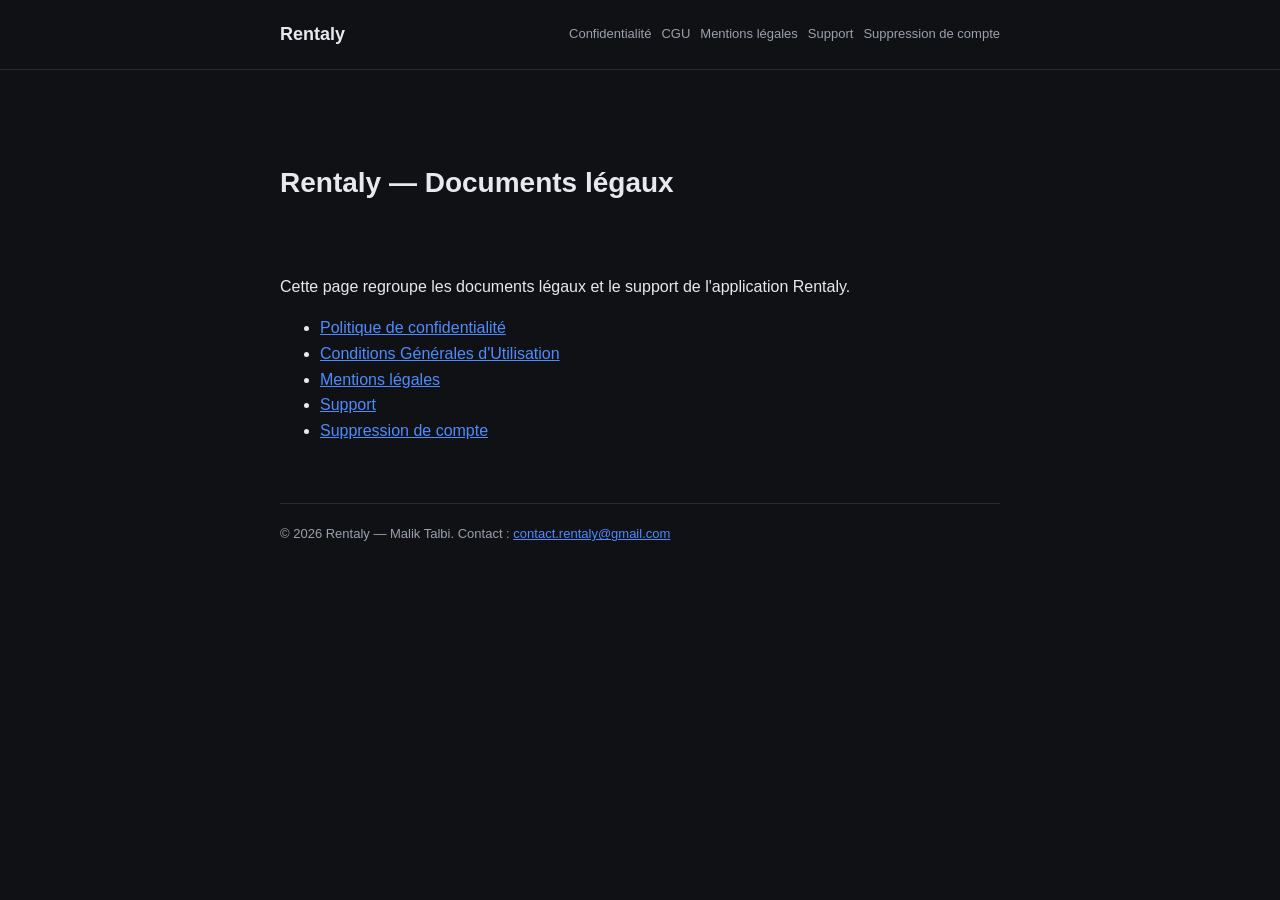
==== index.html @ a02550df "Premiers fichiers - pages légales Rentaly" ====
<!DOCTYPE html>
<html lang="fr">
<head>
<meta charset="UTF-8">
<meta name="viewport" content="width=device-width, initial-scale=1.0">
<title>Accueil — Rentaly</title>
<link rel="stylesheet" href="/style.css">
</head>
<body>
<header class="site">
  <div class="wrap">
    <a class="brand" href="/">Rentaly</a>
    
    <nav class="legal-nav">
      <a href="/confidentialite/">Confidentialité</a>
      <a href="/conditions-utilisation/">CGU</a>
      <a href="/mentions-legales/">Mentions légales</a>
      <a href="/support/">Support</a>
      <a href="/suppression-compte/">Suppression de compte</a>
    </nav>

  </div>
</header>
<main class="wrap">
  <h1>Rentaly — Documents légaux</h1>
  <p class="updated">&nbsp;</p>
  <p>Cette page regroupe les documents légaux et le support de l'application Rentaly.</p>
  <ul>
    <li><a href="/confidentialite/">Politique de confidentialité</a></li>
    <li><a href="/conditions-utilisation/">Conditions Générales d'Utilisation</a></li>
    <li><a href="/mentions-legales/">Mentions légales</a></li>
    <li><a href="/support/">Support</a></li>
    <li><a href="/suppression-compte/">Suppression de compte</a></li>
  </ul>

  <footer class="site">
    &copy; 2026 Rentaly — Malik Talbi. Contact : <a href="mailto:contact.rentaly@gmail.com">contact.rentaly@gmail.com</a>
  </footer>
</main>
</body>
</html>
---- style.css ----
:root {
  --bg: #0f1115;
  --card: #171a21;
  --text: #e7e9ee;
  --muted: #9aa1ac;
  --accent: #4f8cff;
  --border: #262a33;
}

* { box-sizing: border-box; }

body {
  margin: 0;
  font-family: -apple-system, BlinkMacSystemFont, "Segoe UI", Roboto, Helvetica, Arial, sans-serif;
  background: var(--bg);
  color: var(--text);
  line-height: 1.6;
}

.wrap {
  max-width: 760px;
  margin: 0 auto;
  padding: 48px 20px 80px;
}

header.site {
  border-bottom: 1px solid var(--border);
  padding: 20px 0;
  margin-bottom: 24px;
}

header.site .wrap {
  padding: 0 20px;
  display: flex;
  align-items: center;
  justify-content: space-between;
}

header.site a.brand {
  color: var(--text);
  text-decoration: none;
  font-weight: 700;
  font-size: 18px;
}

nav.legal-nav {
  display: flex;
  flex-wrap: wrap;
  gap: 10px;
  font-size: 13px;
}

nav.legal-nav a {
  color: var(--muted);
  text-decoration: none;
}

nav.legal-nav a:hover {
  color: var(--accent);
}

h1 {
  font-size: 28px;
  margin-bottom: 4px;
}

h2 {
  font-size: 19px;
  margin-top: 36px;
  border-bottom: 1px solid var(--border);
  padding-bottom: 8px;
}

.updated {
  color: var(--muted);
  font-size: 14px;
  margin-bottom: 32px;
}

a { color: var(--accent); }

table {
  width: 100%;
  border-collapse: collapse;
  margin: 16px 0;
  font-size: 14px;
}

th, td {
  border: 1px solid var(--border);
  padding: 8px 12px;
  text-align: left;
}

th {
  background: var(--card);
}

.card {
  background: var(--card);
  border: 1px solid var(--border);
  border-radius: 10px;
  padding: 16px 20px;
  margin: 20px 0;
}

footer.site {
  margin-top: 60px;
  padding-top: 20px;
  border-top: 1px solid var(--border);
  color: var(--muted);
  font-size: 13px;
}
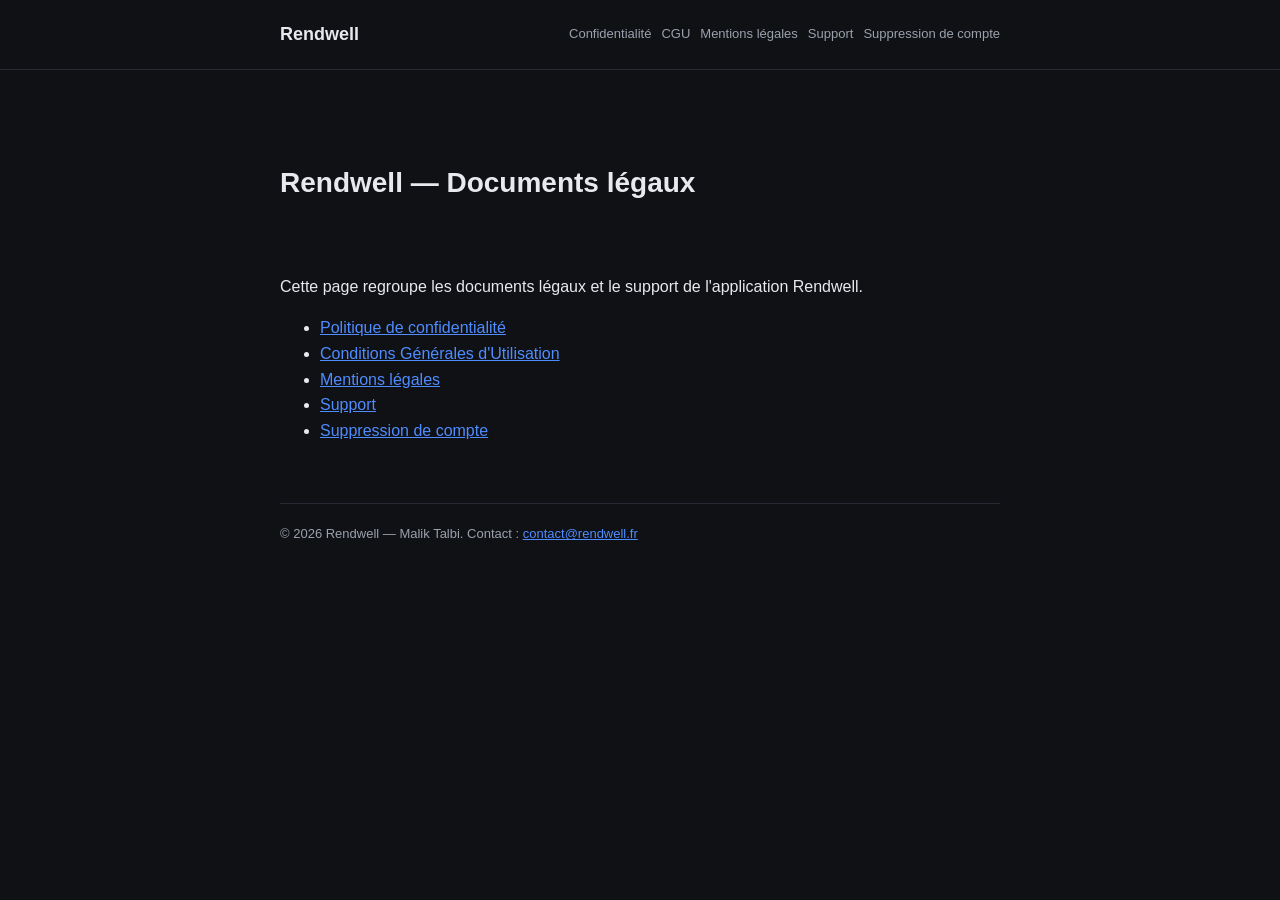
==== commit 96cd8080: "Renomme Rentaly en Rendwell et met à jour l'adresse de contact sur tout le site Co-Authored-By: Clau" ====
--- a/index.html
+++ b/index.html
@@ -3,13 +3,13 @@
 <head>
 <meta charset="UTF-8">
 <meta name="viewport" content="width=device-width, initial-scale=1.0">
-<title>Accueil — Rentaly</title>
+<title>Accueil — Rendwell</title>
 <link rel="stylesheet" href="/style.css">
 </head>
 <body>
 <header class="site">
   <div class="wrap">
-    <a class="brand" href="/">Rentaly</a>
+    <a class="brand" href="/">Rendwell</a>
     
     <nav class="legal-nav">
       <a href="/confidentialite/">Confidentialité</a>
@@ -22,9 +22,9 @@
   </div>
 </header>
 <main class="wrap">
-  <h1>Rentaly — Documents légaux</h1>
+  <h1>Rendwell — Documents légaux</h1>
   <p class="updated">&nbsp;</p>
-  <p>Cette page regroupe les documents légaux et le support de l'application Rentaly.</p>
+  <p>Cette page regroupe les documents légaux et le support de l'application Rendwell.</p>
   <ul>
     <li><a href="/confidentialite/">Politique de confidentialité</a></li>
     <li><a href="/conditions-utilisation/">Conditions Générales d'Utilisation</a></li>
@@ -34,7 +34,7 @@
   </ul>
 
   <footer class="site">
-    &copy; 2026 Rentaly — Malik Talbi. Contact : <a href="mailto:contact.rentaly@gmail.com">contact.rentaly@gmail.com</a>
+    &copy; 2026 Rendwell — Malik Talbi. Contact : <a href="mailto:contact@rendwell.fr">contact@rendwell.fr</a>
   </footer>
 </main>
 </body>
--- a/style.css
+++ b/style.css
@@ -111,3 +111,59 @@
   color: var(--muted);
   font-size: 13px;
 }
+
+.field {
+  margin-bottom: 16px;
+}
+
+.field label {
+  display: block;
+  margin-bottom: 6px;
+  font-size: 14px;
+  color: var(--muted);
+}
+
+.field input {
+  width: 100%;
+  padding: 10px 12px;
+  background: var(--bg);
+  border: 1px solid var(--border);
+  border-radius: 8px;
+  color: var(--text);
+  font-size: 15px;
+}
+
+.field input:focus {
+  outline: none;
+  border-color: var(--accent);
+}
+
+.hint {
+  color: var(--muted);
+  font-size: 13px;
+  margin-top: -8px;
+  margin-bottom: 20px;
+}
+
+.btn {
+  display: inline-block;
+  padding: 10px 20px;
+  background: var(--accent);
+  color: #fff;
+  border: none;
+  border-radius: 8px;
+  font-size: 15px;
+  font-weight: 600;
+  cursor: pointer;
+}
+
+.btn:disabled {
+  opacity: 0.6;
+  cursor: not-allowed;
+}
+
+.form-message {
+  margin-top: 16px;
+  margin-bottom: 0;
+  color: var(--accent);
+}
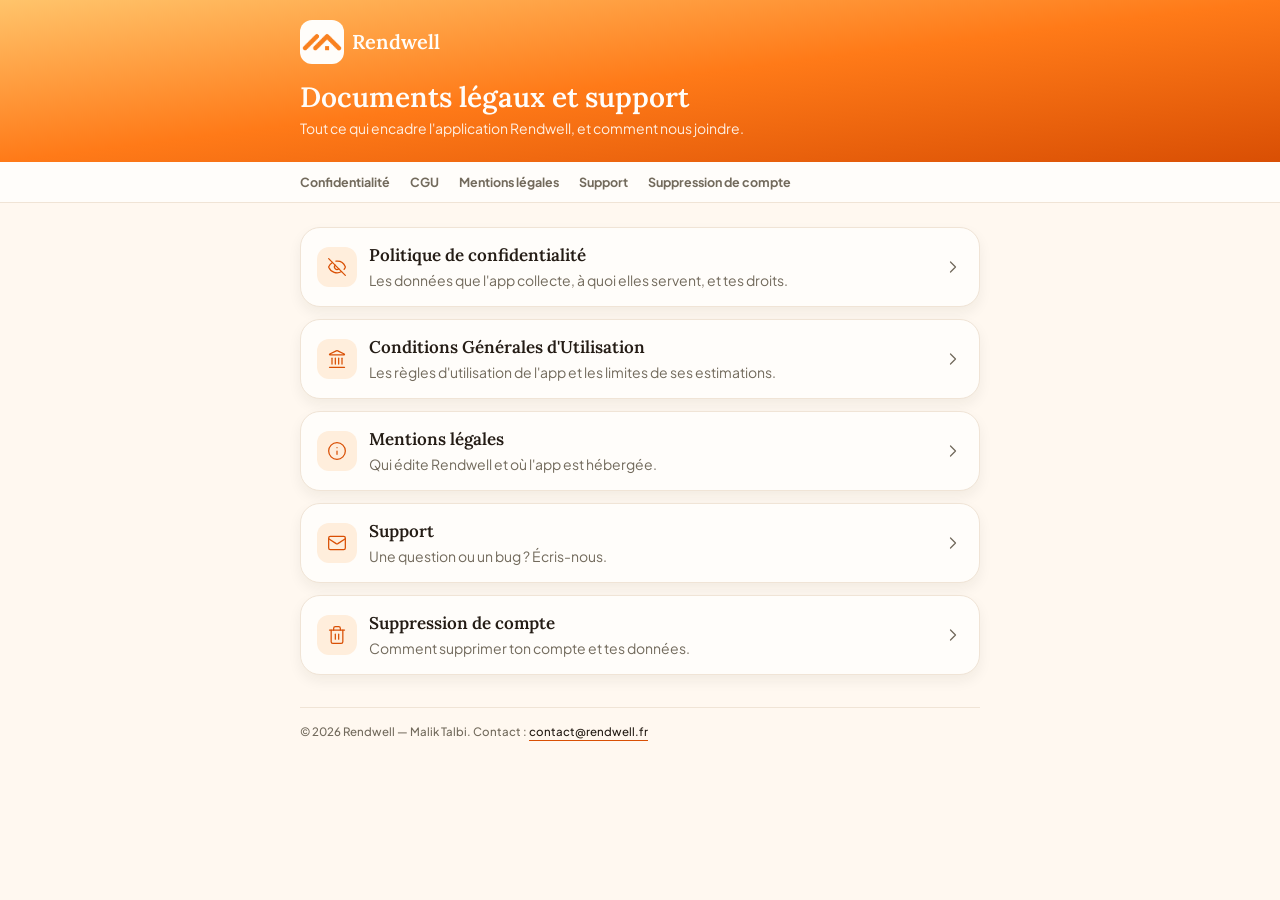
==== commit ab5ac9e3: "Applique la charte graphique Rendwell à toutes les pages du site Co-Authored-By: Claude Opus 5.5 <no" ====
--- a/index.html
+++ b/index.html
@@ -4,33 +4,81 @@
 <meta charset="UTF-8">
 <meta name="viewport" content="width=device-width, initial-scale=1.0">
 <title>Accueil — Rendwell</title>
+<link rel="stylesheet" href="/tokens.css">
 <link rel="stylesheet" href="/style.css">
 </head>
 <body>
 <header class="site">
   <div class="wrap">
-    <a class="brand" href="/">Rendwell</a>
-    
-    <nav class="legal-nav">
-      <a href="/confidentialite/">Confidentialité</a>
-      <a href="/conditions-utilisation/">CGU</a>
-      <a href="/mentions-legales/">Mentions légales</a>
-      <a href="/support/">Support</a>
-      <a href="/suppression-compte/">Suppression de compte</a>
-    </nav>
-
+    <a class="brand" href="/">
+      <img src="/assets/rendwell-logo.png" alt="" width="44" height="44">
+      Rendwell
+    </a>
+    <h1>Documents légaux et support</h1>
+    <p class="updated">Tout ce qui encadre l'application Rendwell, et comment nous joindre.</p>
   </div>
 </header>
+<nav class="legal-nav" aria-label="Pages du site">
+  <div class="wrap">
+    <a href="/confidentialite/">Confidentialité</a>
+    <a href="/conditions-utilisation/">CGU</a>
+    <a href="/mentions-legales/">Mentions légales</a>
+    <a href="/support/">Support</a>
+    <a href="/suppression-compte/">Suppression de compte</a>
+  </div>
+</nav>
 <main class="wrap">
-  <h1>Rendwell — Documents légaux</h1>
-  <p class="updated">&nbsp;</p>
-  <p>Cette page regroupe les documents légaux et le support de l'application Rendwell.</p>
-  <ul>
-    <li><a href="/confidentialite/">Politique de confidentialité</a></li>
-    <li><a href="/conditions-utilisation/">Conditions Générales d'Utilisation</a></li>
-    <li><a href="/mentions-legales/">Mentions légales</a></li>
-    <li><a href="/support/">Support</a></li>
-    <li><a href="/suppression-compte/">Suppression de compte</a></li>
+  <ul class="link-list">
+    <li>
+      <a class="link-card" href="/confidentialite/">
+        <span class="icon-badge"><svg width="20" height="20" viewBox="0 0 24 24" fill="none" stroke="currentColor" stroke-width="1.5" stroke-linecap="round" stroke-linejoin="round" aria-hidden="true"><path d="M10.733 5.076a10.744 10.744 0 0 1 11.205 6.575 1 1 0 0 1 0 .696 10.747 10.747 0 0 1-1.444 2.49"/><path d="M14.084 14.158a3 3 0 0 1-4.242-4.242"/><path d="M17.479 17.499a10.75 10.75 0 0 1-15.417-5.151 1 1 0 0 1 0-.696 10.75 10.75 0 0 1 4.446-5.143"/><path d="m2 2 20 20"/></svg></span>
+        <span class="link-card-text">
+          <span class="link-card-title">Politique de confidentialité</span>
+          <span class="link-card-desc">Les données que l'app collecte, à quoi elles servent, et tes droits.</span>
+        </span>
+        <svg width="20" height="20" viewBox="0 0 24 24" fill="none" stroke="currentColor" stroke-width="1.5" stroke-linecap="round" stroke-linejoin="round" aria-hidden="true"><path d="m9 18 6-6-6-6"/></svg>
+      </a>
+    </li>
+    <li>
+      <a class="link-card" href="/conditions-utilisation/">
+        <span class="icon-badge"><svg width="20" height="20" viewBox="0 0 24 24" fill="none" stroke="currentColor" stroke-width="1.5" stroke-linecap="round" stroke-linejoin="round" aria-hidden="true"><path d="M10 18v-7"/><path d="M11.119 2.205a2 2 0 0 1 1.762 0l7.84 3.846A.5.5 0 0 1 20.5 7h-17a.5.5 0 0 1-.22-.949z"/><path d="M14 18v-7"/><path d="M18 18v-7"/><path d="M3 22h18"/><path d="M6 18v-7"/></svg></span>
+        <span class="link-card-text">
+          <span class="link-card-title">Conditions Générales d'Utilisation</span>
+          <span class="link-card-desc">Les règles d'utilisation de l'app et les limites de ses estimations.</span>
+        </span>
+        <svg width="20" height="20" viewBox="0 0 24 24" fill="none" stroke="currentColor" stroke-width="1.5" stroke-linecap="round" stroke-linejoin="round" aria-hidden="true"><path d="m9 18 6-6-6-6"/></svg>
+      </a>
+    </li>
+    <li>
+      <a class="link-card" href="/mentions-legales/">
+        <span class="icon-badge"><svg width="20" height="20" viewBox="0 0 24 24" fill="none" stroke="currentColor" stroke-width="1.5" stroke-linecap="round" stroke-linejoin="round" aria-hidden="true"><circle cx="12" cy="12" r="10"/><path d="M12 16v-4"/><path d="M12 8h.01"/></svg></span>
+        <span class="link-card-text">
+          <span class="link-card-title">Mentions légales</span>
+          <span class="link-card-desc">Qui édite Rendwell et où l'app est hébergée.</span>
+        </span>
+        <svg width="20" height="20" viewBox="0 0 24 24" fill="none" stroke="currentColor" stroke-width="1.5" stroke-linecap="round" stroke-linejoin="round" aria-hidden="true"><path d="m9 18 6-6-6-6"/></svg>
+      </a>
+    </li>
+    <li>
+      <a class="link-card" href="/support/">
+        <span class="icon-badge"><svg width="20" height="20" viewBox="0 0 24 24" fill="none" stroke="currentColor" stroke-width="1.5" stroke-linecap="round" stroke-linejoin="round" aria-hidden="true"><path d="m22 7-8.991 5.727a2 2 0 0 1-2.009 0L2 7"/><rect x="2" y="4" width="20" height="16" rx="2"/></svg></span>
+        <span class="link-card-text">
+          <span class="link-card-title">Support</span>
+          <span class="link-card-desc">Une question ou un bug ? Écris-nous.</span>
+        </span>
+        <svg width="20" height="20" viewBox="0 0 24 24" fill="none" stroke="currentColor" stroke-width="1.5" stroke-linecap="round" stroke-linejoin="round" aria-hidden="true"><path d="m9 18 6-6-6-6"/></svg>
+      </a>
+    </li>
+    <li>
+      <a class="link-card" href="/suppression-compte/">
+        <span class="icon-badge"><svg width="20" height="20" viewBox="0 0 24 24" fill="none" stroke="currentColor" stroke-width="1.5" stroke-linecap="round" stroke-linejoin="round" aria-hidden="true"><path d="M10 11v6"/><path d="M14 11v6"/><path d="M19 6v14a2 2 0 0 1-2 2H7a2 2 0 0 1-2-2V6"/><path d="M3 6h18"/><path d="M8 6V4a2 2 0 0 1 2-2h4a2 2 0 0 1 2 2v2"/></svg></span>
+        <span class="link-card-text">
+          <span class="link-card-title">Suppression de compte</span>
+          <span class="link-card-desc">Comment supprimer ton compte et tes données.</span>
+        </span>
+        <svg width="20" height="20" viewBox="0 0 24 24" fill="none" stroke="currentColor" stroke-width="1.5" stroke-linecap="round" stroke-linejoin="round" aria-hidden="true"><path d="m9 18 6-6-6-6"/></svg>
+      </a>
+    </li>
   </ul>
 
   <footer class="site">
--- a/tokens.css
+++ b/tokens.css
@@ -0,0 +1,96 @@
+/*
+ * Rendwell design tokens for the web.
+ *
+ * Mirrors tokens.json, which mirrors mobile/src/constants/theme.ts. The mobile
+ * theme is what the app runs on: when a value changes there, update tokens.json
+ * and this file in the same change.
+ */
+
+@font-face {
+  font-family: "Lora";
+  font-weight: 600;
+  font-style: normal;
+  font-display: swap;
+  src: url("fonts/Lora_600SemiBold.ttf") format("truetype");
+}
+
+@font-face {
+  font-family: "Plus Jakarta Sans";
+  font-weight: 400;
+  font-style: normal;
+  font-display: swap;
+  src: url("fonts/PlusJakartaSans_400Regular.ttf") format("truetype");
+}
+
+@font-face {
+  font-family: "Plus Jakarta Sans";
+  font-weight: 500;
+  font-style: normal;
+  font-display: swap;
+  src: url("fonts/PlusJakartaSans_500Medium.ttf") format("truetype");
+}
+
+@font-face {
+  font-family: "Plus Jakarta Sans";
+  font-weight: 700;
+  font-style: normal;
+  font-display: swap;
+  src: url("fonts/PlusJakartaSans_700Bold.ttf") format("truetype");
+}
+
+:root {
+  /* Colors */
+  --orange100: #ffb25c;
+  --orange500: #ff7a18;
+  --orange700: #d94f04;
+  --orangeBg: #ffeedc;
+  --ink900: #241c15;
+  --ink600: #726a5c;
+  --ink400: #a79c8b;
+  --cream50: #fff8f0;
+  --white: #fffdfa;
+  --line: #f0e4d6;
+  --neutralBg: #f5efe6;
+  --success: #1d8a5e;
+  --successBg: #e7f5ee;
+  --danger: #d64545;
+  --dangerBg: #fbeaea;
+
+  /* Spacing */
+  --space-xs: 4px;
+  --space-sm: 8px;
+  --space-md: 12px;
+  --space-lg: 16px;
+  --space-xl: 20px;
+  --space-xxl: 24px;
+  --space-xxxl: 32px;
+
+  /* Radius */
+  --radius-sm: 9px;
+  --radius-md: 12px;
+  --radius-lg: 20px;
+  --radius-pill: 999px;
+
+  /* Shadows */
+  --shadow-card: 0 6px 14px rgba(36, 28, 21, 0.06);
+  --shadow-bar: 0 -4px 12px rgba(36, 28, 21, 0.08);
+  --shadow-pill-active: 0 4px 10px rgba(217, 79, 4, 0.28);
+
+  /* Gradients */
+  --gradient-hero: linear-gradient(to bottom right, #ffc46b, #ff7a18, #d94f04);
+  --gradient-pill: linear-gradient(to bottom right, #ff9a3d, #e85d0c);
+
+  /* Font families */
+  --font-display: "Lora", Georgia, "Times New Roman", serif;
+  --font-sans: "Plus Jakarta Sans", system-ui, -apple-system, "Segoe UI", sans-serif;
+}
+
+/* Type styles: one class per style of theme.ts `typography`. */
+.rw-text-display { font-family: var(--font-display); font-size: 28px; line-height: 34px; font-weight: 600; }
+.rw-text-h1 { font-family: var(--font-display); font-size: 20px; line-height: 26px; font-weight: 600; }
+.rw-text-h2 { font-family: var(--font-display); font-size: 17px; line-height: 22px; font-weight: 600; }
+.rw-text-bodyLg { font-family: var(--font-sans); font-size: 15px; line-height: 22px; font-weight: 500; }
+.rw-text-body { font-family: var(--font-sans); font-size: 14px; line-height: 20px; font-weight: 400; }
+.rw-text-label { font-family: var(--font-sans); font-size: 12.5px; line-height: 16px; font-weight: 700; }
+.rw-text-caption { font-family: var(--font-sans); font-size: 11.5px; line-height: 16px; font-weight: 500; }
+.rw-text-overline { font-family: var(--font-sans); font-size: 10.5px; line-height: 14px; font-weight: 700; letter-spacing: 0.5px; text-transform: uppercase; }
--- a/style.css
+++ b/style.css
@@ -1,169 +1,347 @@
-:root {
-  --bg: #0f1115;
-  --card: #171a21;
-  --text: #e7e9ee;
-  --muted: #9aa1ac;
-  --accent: #4f8cff;
-  --border: #262a33;
-}
-
-* { box-sizing: border-box; }
+/*
+ * Charte Rendwell appliquée au site. Toutes les valeurs viennent de
+ * /tokens.css, chargé avant cette feuille ; les littéraux hors tokens sont
+ * ceux que la charte autorise et sont signalés.
+ */
+
+*, *::before, *::after { box-sizing: border-box; }
+
+[hidden] { display: none !important; }
+
+html { -webkit-text-size-adjust: 100%; }
 
 body {
   margin: 0;
-  font-family: -apple-system, BlinkMacSystemFont, "Segoe UI", Roboto, Helvetica, Arial, sans-serif;
-  background: var(--bg);
-  color: var(--text);
-  line-height: 1.6;
+  background: var(--cream50);
+  color: var(--ink900);
+  font-family: var(--font-sans);
+  font-size: 15px;
+  line-height: 22px;
+  font-weight: 400;
 }
 
 .wrap {
-  max-width: 760px;
+  max-width: 720px;
   margin: 0 auto;
-  padding: 48px 20px 80px;
-}
+  padding: 0 var(--space-xl);
+}
+
+main.wrap {
+  padding-top: var(--space-xxl);
+  padding-bottom: var(--space-xxxl);
+}
+
+/* En-tête : gradient-hero, logo sur une tuile white, textes white */
 
 header.site {
-  border-bottom: 1px solid var(--border);
-  padding: 20px 0;
-  margin-bottom: 24px;
-}
-
-header.site .wrap {
-  padding: 0 20px;
+  background: var(--gradient-hero);
+  padding: var(--space-xl) 0 var(--space-xxl);
+  color: var(--white);
+}
+
+header.site a.brand {
+  display: inline-flex;
+  align-items: center;
+  gap: var(--space-sm);
+  margin-bottom: var(--space-lg);
+  border-radius: var(--radius-md);
+  color: var(--white);
+  text-decoration: none;
+  font-family: var(--font-display);
+  font-weight: 600;
+  font-size: 20px;
+  line-height: 26px;
+}
+
+header.site a.brand img {
+  display: block;
+  width: 44px;
+  height: 44px;
+  border-radius: var(--radius-md);
+  background: var(--white);
+}
+
+header.site a.brand:focus-visible {
+  outline: 2px solid var(--white);
+  outline-offset: 2px;
+}
+
+h1 {
+  margin: 0;
+  font-family: var(--font-display);
+  font-weight: 600;
+  font-size: 28px;
+  line-height: 34px;
+}
+
+/* rgba(255,253,250,0.9) : sous-titre sur l'en-tête orange, littéral de la charte */
+.updated {
+  margin: var(--space-xs) 0 0;
+  color: rgba(255, 253, 250, 0.9);
+  font-size: 14px;
+  line-height: 20px;
+}
+
+/* Navigation */
+
+nav.legal-nav {
+  background: var(--white);
+  border-bottom: 1px solid var(--line);
+}
+
+nav.legal-nav .wrap {
+  display: flex;
+  flex-wrap: wrap;
+  column-gap: var(--space-xl);
+}
+
+nav.legal-nav a {
+  padding: var(--space-md) 0;
+  color: var(--ink600);
+  text-decoration: none;
+  font-size: 12.5px;
+  line-height: 16px;
+  font-weight: 700;
+}
+
+nav.legal-nav a:hover,
+nav.legal-nav a[aria-current="page"] {
+  color: var(--ink900);
+}
+
+nav.legal-nav a[aria-current="page"] {
+  box-shadow: inset 0 -2px 0 var(--orange500);
+}
+
+/* Texte courant */
+
+h2 {
+  margin: var(--space-xxxl) 0 var(--space-md);
+  font-family: var(--font-display);
+  font-weight: 600;
+  font-size: 20px;
+  line-height: 26px;
+}
+
+main > h2:first-child { margin-top: 0; }
+
+h3 {
+  margin: 0 0 var(--space-sm);
+  font-family: var(--font-display);
+  font-weight: 600;
+  font-size: 17px;
+  line-height: 22px;
+}
+
+p { margin: 0 0 var(--space-md); }
+
+ul, ol {
+  margin: 0 0 var(--space-md);
+  padding-left: var(--space-xl);
+}
+
+li { margin-bottom: var(--space-sm); }
+
+strong { font-weight: 700; }
+
+/* La charte n'a pas de lien orange : texte ink900, souligné en orange700 */
+a {
+  color: var(--ink900);
+  text-decoration: underline var(--orange700);
+  text-underline-offset: var(--space-xs);
+}
+
+a:focus-visible,
+.btn:focus-visible {
+  outline: 2px solid var(--ink900);
+  outline-offset: 2px;
+}
+
+/* Surfaces */
+
+.card,
+table {
+  background: var(--white);
+  border: 1px solid var(--line);
+  border-radius: var(--radius-lg);
+  box-shadow: var(--shadow-card);
+}
+
+.card {
+  padding: var(--space-xl);
+  margin: var(--space-lg) 0;
+}
+
+.card > :last-child { margin-bottom: 0; }
+
+table {
+  width: 100%;
+  margin: var(--space-lg) 0;
+  border-collapse: separate;
+  border-spacing: 0;
+  overflow: hidden;
+  font-size: 14px;
+  line-height: 20px;
+}
+
+th, td {
+  padding: var(--space-md) var(--space-lg);
+  border-bottom: 1px solid var(--line);
+  text-align: left;
+  vertical-align: top;
+}
+
+tr:last-child td { border-bottom: 0; }
+
+th {
+  color: var(--ink600);
+  font-size: 12.5px;
+  line-height: 16px;
+  font-weight: 700;
+}
+
+/* Liste de liens de l'accueil */
+
+.link-list {
+  margin: 0;
+  padding: 0;
+  list-style: none;
+}
+
+.link-list li { margin-bottom: var(--space-md); }
+
+.link-card {
   display: flex;
   align-items: center;
-  justify-content: space-between;
-}
-
-header.site a.brand {
-  color: var(--text);
+  gap: var(--space-md);
+  padding: var(--space-lg);
+  background: var(--white);
+  border: 1px solid var(--line);
+  border-radius: var(--radius-lg);
+  box-shadow: var(--shadow-card);
   text-decoration: none;
+}
+
+.link-card:hover { border-color: var(--orange500); }
+
+.link-card-text {
+  flex: 1;
+  min-width: 0;
+}
+
+.link-card-title {
+  display: block;
+  font-family: var(--font-display);
+  font-weight: 600;
+  font-size: 17px;
+  line-height: 22px;
+}
+
+.link-card-desc {
+  display: block;
+  margin-top: var(--space-xs);
+  color: var(--ink600);
+  font-size: 14px;
+  line-height: 20px;
+}
+
+.link-card > svg {
+  flex-shrink: 0;
+  color: var(--ink600);
+}
+
+/* IconBadge, variante brand — 10px : littéral du composant */
+.icon-badge {
+  display: inline-flex;
+  flex-shrink: 0;
+  padding: 10px;
+  border-radius: var(--radius-md);
+  background: var(--orangeBg);
+  color: var(--orange700);
+}
+
+/* Pied de page */
+
+footer.site {
+  margin-top: var(--space-xxxl);
+  padding-top: var(--space-lg);
+  border-top: 1px solid var(--line);
+  color: var(--ink600);
+  font-size: 11.5px;
+  line-height: 16px;
+  font-weight: 500;
+}
+
+/* Formulaire */
+
+.field { margin-bottom: var(--space-lg); }
+
+.field label {
+  display: block;
+  margin-bottom: var(--space-sm);
+  font-size: 12.5px;
+  line-height: 16px;
   font-weight: 700;
-  font-size: 18px;
-}
-
-nav.legal-nav {
-  display: flex;
-  flex-wrap: wrap;
-  gap: 10px;
-  font-size: 13px;
-}
-
-nav.legal-nav a {
-  color: var(--muted);
-  text-decoration: none;
-}
-
-nav.legal-nav a:hover {
-  color: var(--accent);
-}
-
-h1 {
-  font-size: 28px;
-  margin-bottom: 4px;
-}
-
-h2 {
-  font-size: 19px;
-  margin-top: 36px;
-  border-bottom: 1px solid var(--border);
-  padding-bottom: 8px;
-}
-
-.updated {
-  color: var(--muted);
-  font-size: 14px;
-  margin-bottom: 32px;
-}
-
-a { color: var(--accent); }
-
-table {
-  width: 100%;
-  border-collapse: collapse;
-  margin: 16px 0;
-  font-size: 14px;
-}
-
-th, td {
-  border: 1px solid var(--border);
-  padding: 8px 12px;
-  text-align: left;
-}
-
-th {
-  background: var(--card);
-}
-
-.card {
-  background: var(--card);
-  border: 1px solid var(--border);
-  border-radius: 10px;
-  padding: 16px 20px;
-  margin: 20px 0;
-}
-
-footer.site {
-  margin-top: 60px;
-  padding-top: 20px;
-  border-top: 1px solid var(--border);
-  color: var(--muted);
-  font-size: 13px;
-}
-
-.field {
-  margin-bottom: 16px;
-}
-
-.field label {
-  display: block;
-  margin-bottom: 6px;
-  font-size: 14px;
-  color: var(--muted);
-}
-
+}
+
+/* 14px : marge horizontale des champs, littéral de la charte */
 .field input {
   width: 100%;
-  padding: 10px 12px;
-  background: var(--bg);
-  border: 1px solid var(--border);
-  border-radius: 8px;
-  color: var(--text);
+  padding: var(--space-md) 14px;
+  background: var(--white);
+  border: 1px solid var(--line);
+  border-radius: var(--radius-md);
+  color: var(--ink900);
+  font-family: inherit;
   font-size: 15px;
+  line-height: 22px;
+  font-weight: 500;
 }
 
 .field input:focus {
   outline: none;
-  border-color: var(--accent);
+  border-color: var(--orange500);
+  box-shadow: inset 0 0 0 0.5px var(--orange500);
 }
 
 .hint {
-  color: var(--muted);
-  font-size: 13px;
-  margin-top: -8px;
-  margin-bottom: 20px;
-}
-
+  margin: var(--space-xs) 0 0;
+  color: var(--ink600);
+  font-size: 11.5px;
+  line-height: 16px;
+  font-weight: 500;
+}
+
+/* Action principale : un seul gradient-pill par page */
 .btn {
-  display: inline-block;
-  padding: 10px 20px;
-  background: var(--accent);
-  color: #fff;
-  border: none;
-  border-radius: 8px;
-  font-size: 15px;
-  font-weight: 600;
+  display: block;
+  width: 100%;
+  padding: var(--space-md) var(--space-xl);
+  background: var(--gradient-pill);
+  border: 0;
+  border-radius: var(--radius-md);
+  box-shadow: var(--shadow-pill-active);
+  color: var(--white);
+  font-family: inherit;
+  font-size: 16px;
+  line-height: 22px;
+  font-weight: 700;
   cursor: pointer;
 }
 
 .btn:disabled {
-  opacity: 0.6;
-  cursor: not-allowed;
+  background: var(--line);
+  box-shadow: none;
+  color: var(--ink400);
+  cursor: default;
 }
 
 .form-message {
-  margin-top: 16px;
-  margin-bottom: 0;
-  color: var(--accent);
-}
+  margin: var(--space-lg) 0 0;
+  padding: var(--space-md) var(--space-lg);
+  background: var(--dangerBg);
+  border-radius: var(--radius-md);
+  font-size: 14px;
+  line-height: 20px;
+  font-weight: 500;
+}
